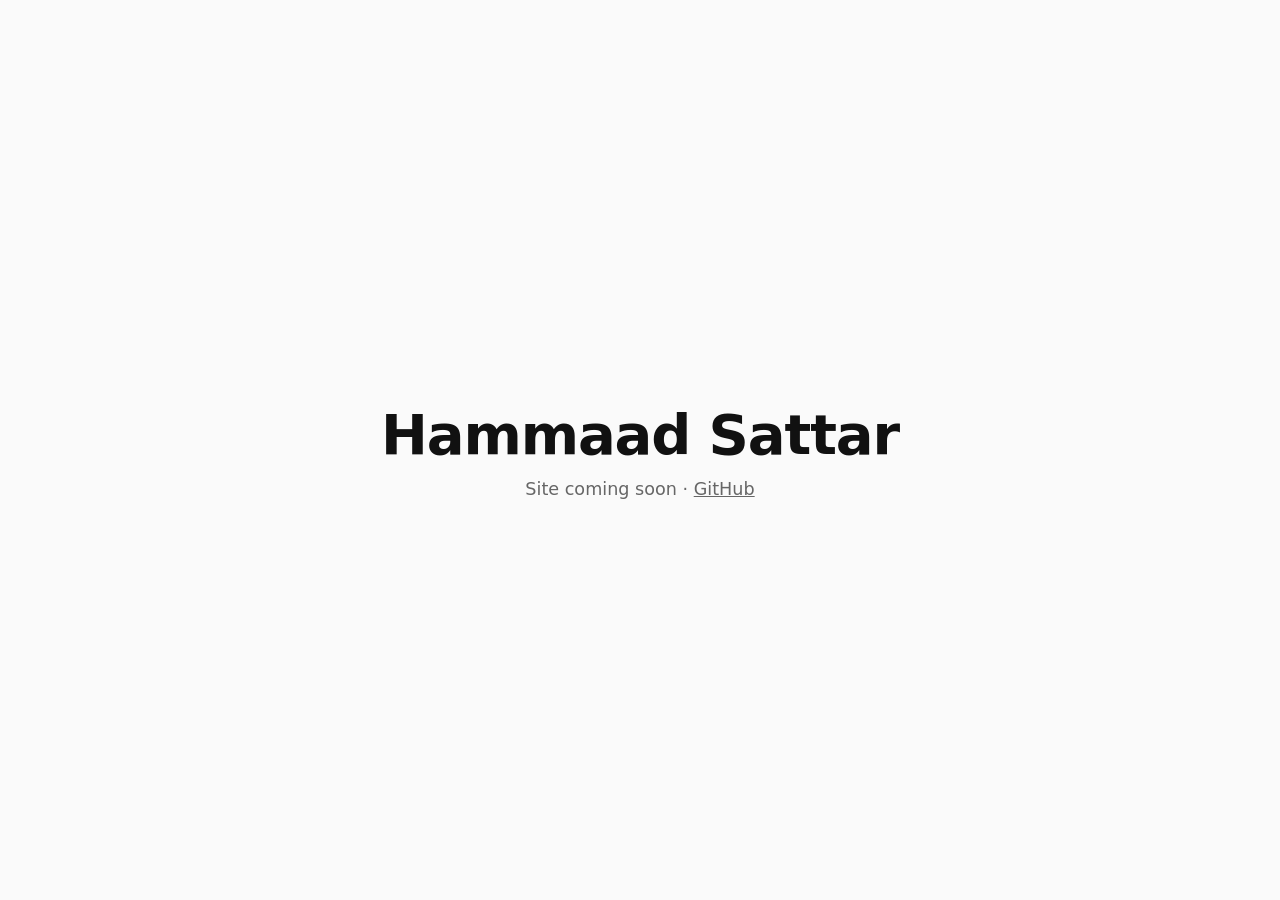
==== index.html @ 0096fac3 "Add landing page and CNAME for hammaadsattar.com Co-Authored-By: Claude Opus 5.5 <noreply@anthropic." ====
<!doctype html>
<html lang="en">
<head>
  <meta charset="utf-8">
  <meta name="viewport" content="width=device-width, initial-scale=1">
  <title>Hammaad Sattar</title>
  <style>
    :root { --bg: #fafafa; --fg: #111; --muted: #666; }
    @media (prefers-color-scheme: dark) { :root { --bg: #111; --fg: #f2f2f2; --muted: #999; } }
    * { box-sizing: border-box; margin: 0; }
    body {
      min-height: 100vh; display: grid; place-items: center; padding: 16px;
      background: var(--bg); color: var(--fg);
      font-family: system-ui, -apple-system, "Segoe UI", Roboto, sans-serif;
    }
    main { text-align: center; }
    h1 { font-size: clamp(2rem, 6vw, 3.5rem); letter-spacing: -0.02em; }
    p { margin-top: 12px; color: var(--muted); font-size: 1.1rem; }
    a { color: inherit; }
  </style>
</head>
<body>
  <main>
    <h1>Hammaad Sattar</h1>
    <p>Site coming soon · <a href="https://github.com/Hsattar123">GitHub</a></p>
  </main>
</body>
</html>
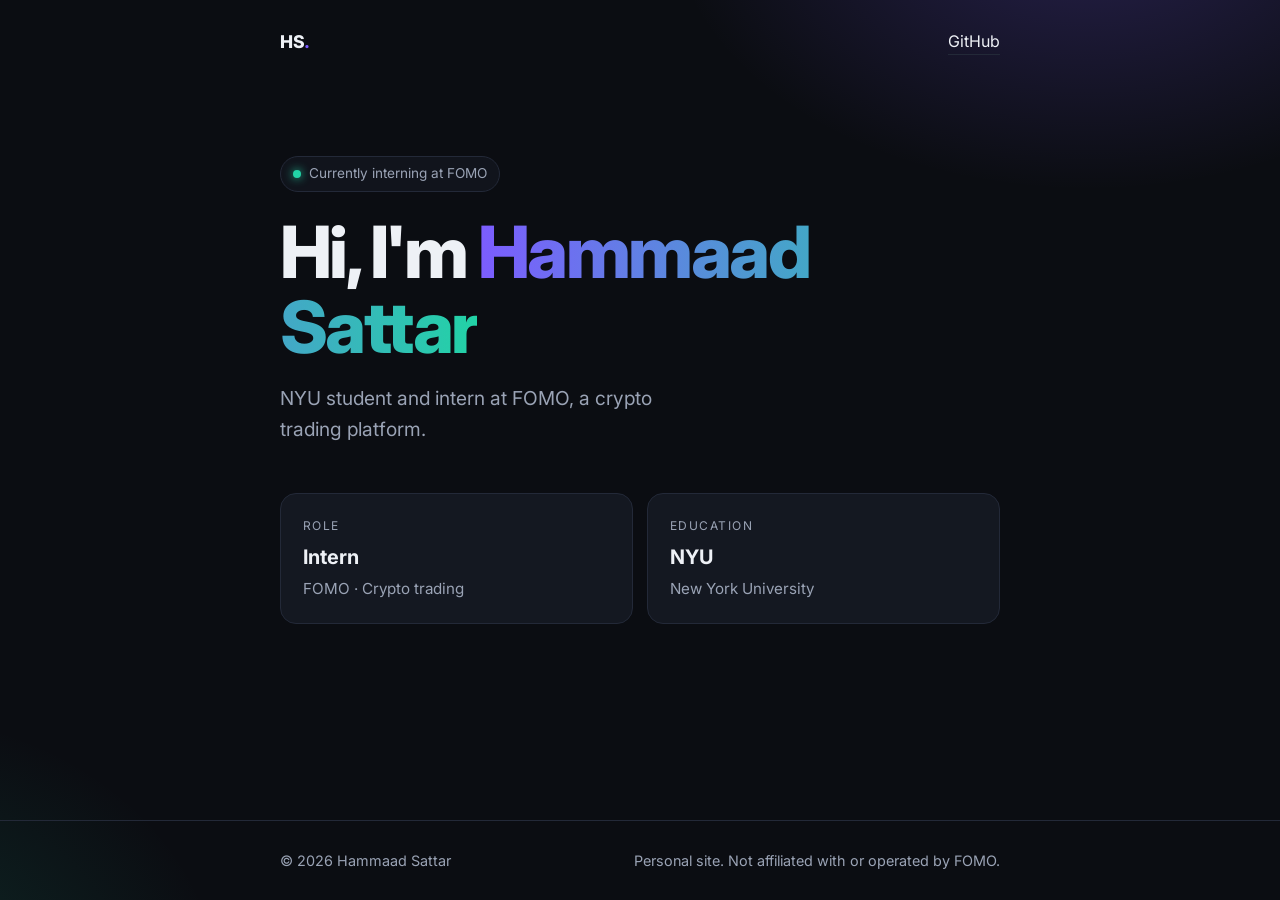
==== commit f0c9f111: "Build personal site: Hammaad Sattar, NYU, intern at FOMO Co-Authored-By: Claude Opus 5.5 <noreply@an" ====
--- a/index.html
+++ b/index.html
@@ -4,25 +4,109 @@
   <meta charset="utf-8">
   <meta name="viewport" content="width=device-width, initial-scale=1">
   <title>Hammaad Sattar</title>
+  <meta name="description" content="Hammaad Sattar — NYU student and intern at FOMO.">
+  <link rel="preconnect" href="https://fonts.googleapis.com">
+  <link rel="preconnect" href="https://fonts.gstatic.com" crossorigin>
+  <link href="https://fonts.googleapis.com/css2?family=Inter:wght@400;500;700;800&display=swap" rel="stylesheet">
   <style>
-    :root { --bg: #fafafa; --fg: #111; --muted: #666; }
-    @media (prefers-color-scheme: dark) { :root { --bg: #111; --fg: #f2f2f2; --muted: #999; } }
-    * { box-sizing: border-box; margin: 0; }
+    :root {
+      --bg: #0b0d12;
+      --card: #141821;
+      --border: #232938;
+      --fg: #eef1f6;
+      --muted: #9aa3b5;
+      --accent: #7c5cff;
+      --accent-2: #22d3a6;
+    }
+    * { box-sizing: border-box; margin: 0; padding: 0; }
+    html { scroll-behavior: smooth; }
     body {
-      min-height: 100vh; display: grid; place-items: center; padding: 16px;
-      background: var(--bg); color: var(--fg);
-      font-family: system-ui, -apple-system, "Segoe UI", Roboto, sans-serif;
+      min-height: 100vh;
+      background:
+        radial-gradient(600px 400px at 85% -10%, rgba(124, 92, 255, .25), transparent 70%),
+        radial-gradient(500px 400px at -10% 110%, rgba(34, 211, 166, .15), transparent 70%),
+        var(--bg);
+      color: var(--fg);
+      font-family: "Inter", system-ui, -apple-system, "Segoe UI", Roboto, sans-serif;
+      line-height: 1.6;
+      display: flex;
+      flex-direction: column;
     }
-    main { text-align: center; }
-    h1 { font-size: clamp(2rem, 6vw, 3.5rem); letter-spacing: -0.02em; }
-    p { margin-top: 12px; color: var(--muted); font-size: 1.1rem; }
-    a { color: inherit; }
+    .wrap { width: 100%; max-width: 760px; margin: 0 auto; padding: 0 20px; }
+
+    header { padding: 28px 0; }
+    header .wrap { display: flex; justify-content: space-between; align-items: center; }
+    .logo { font-weight: 800; letter-spacing: -0.02em; font-size: 1.1rem; }
+    .logo span { color: var(--accent); }
+
+    .hero { padding: 72px 0 48px; }
+    .badge {
+      display: inline-flex; align-items: center; gap: 8px;
+      padding: 6px 12px; border: 1px solid var(--border); border-radius: 999px;
+      background: rgba(20, 24, 33, .7); color: var(--muted); font-size: .85rem;
+    }
+    .dot { width: 8px; height: 8px; border-radius: 50%; background: var(--accent-2); box-shadow: 0 0 10px var(--accent-2); }
+    h1 {
+      margin-top: 22px;
+      font-size: clamp(2.6rem, 9vw, 4.5rem);
+      font-weight: 800; letter-spacing: -0.035em; line-height: 1.05;
+    }
+    .grad {
+      background: linear-gradient(90deg, var(--accent), var(--accent-2));
+      -webkit-background-clip: text; background-clip: text; color: transparent;
+    }
+    .lead { margin-top: 18px; font-size: 1.2rem; color: var(--muted); max-width: 34ch; }
+
+    .cards { display: grid; grid-template-columns: repeat(auto-fit, minmax(220px, 1fr)); gap: 14px; padding-bottom: 72px; }
+    .card {
+      background: var(--card); border: 1px solid var(--border); border-radius: 16px; padding: 22px;
+      transition: transform .2s ease, border-color .2s ease;
+    }
+    .card:hover { transform: translateY(-3px); border-color: var(--accent); }
+    .label { font-size: .75rem; text-transform: uppercase; letter-spacing: .12em; color: var(--muted); }
+    .value { margin-top: 6px; font-size: 1.25rem; font-weight: 700; }
+    .sub { margin-top: 4px; color: var(--muted); font-size: .95rem; }
+
+    footer { margin-top: auto; padding: 28px 0; border-top: 1px solid var(--border); color: var(--muted); font-size: .9rem; }
+    footer .wrap { display: flex; justify-content: space-between; flex-wrap: wrap; gap: 12px; }
+    a { color: var(--fg); text-decoration: none; border-bottom: 1px solid var(--border); }
+    a:hover { border-color: var(--accent); }
   </style>
 </head>
 <body>
-  <main>
-    <h1>Hammaad Sattar</h1>
-    <p>Site coming soon · <a href="https://github.com/Hsattar123">GitHub</a></p>
+  <header>
+    <div class="wrap">
+      <div class="logo">HS<span>.</span></div>
+      <a href="https://github.com/Hsattar123">GitHub</a>
+    </div>
+  </header>
+
+  <main class="wrap">
+    <section class="hero">
+      <div class="badge"><span class="dot"></span> Currently interning at FOMO</div>
+      <h1>Hi, I'm <span class="grad">Hammaad Sattar</span></h1>
+      <p class="lead">NYU student and intern at FOMO, a crypto trading platform.</p>
+    </section>
+
+    <section class="cards">
+      <div class="card">
+        <div class="label">Role</div>
+        <div class="value">Intern</div>
+        <div class="sub">FOMO · Crypto trading</div>
+      </div>
+      <div class="card">
+        <div class="label">Education</div>
+        <div class="value">NYU</div>
+        <div class="sub">New York University</div>
+      </div>
+    </section>
   </main>
+
+  <footer>
+    <div class="wrap">
+      <span>© 2026 Hammaad Sattar</span>
+      <span>Personal site. Not affiliated with or operated by FOMO.</span>
+    </div>
+  </footer>
 </body>
 </html>
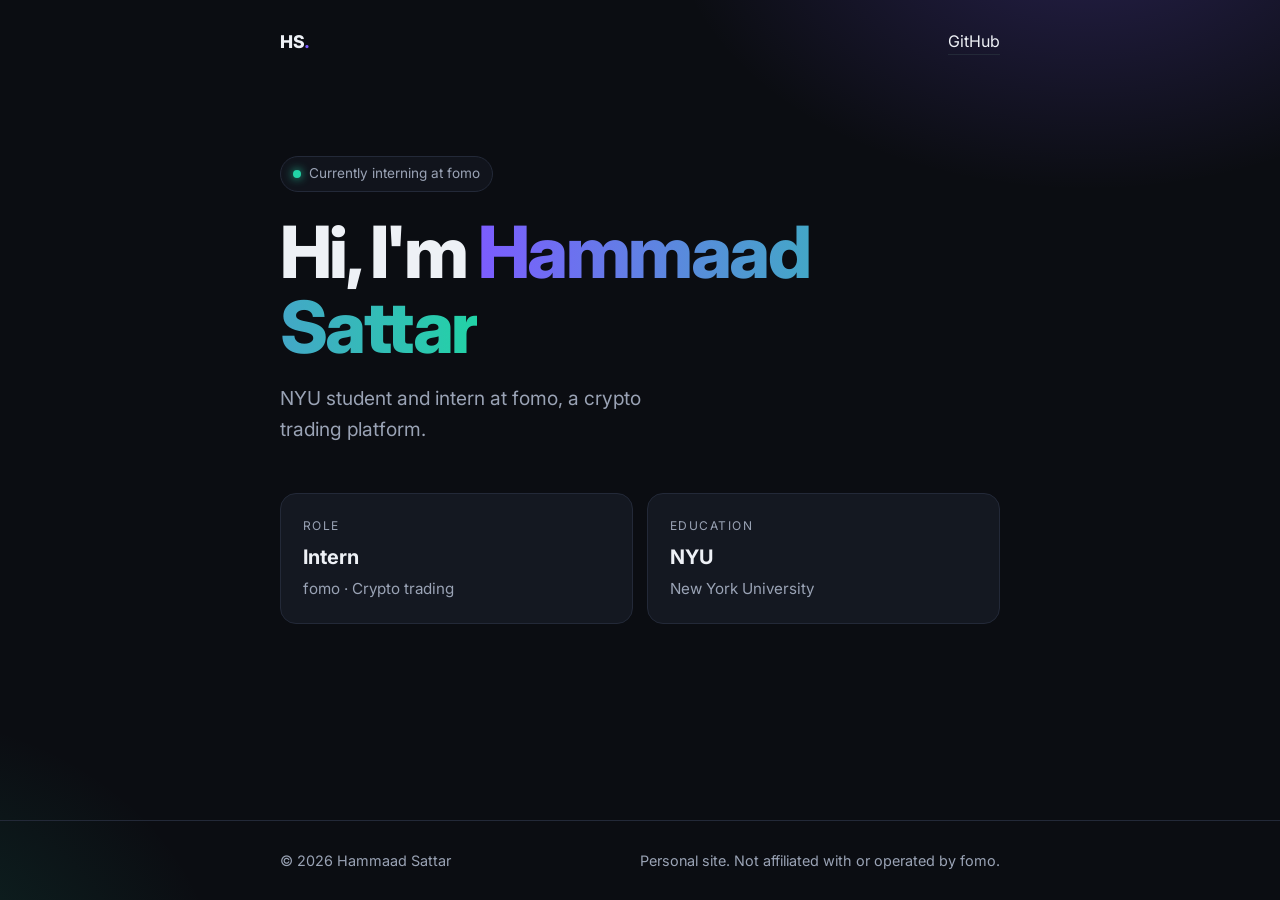
==== commit 51612f8d: "Use lowercase fomo on the personal site Co-Authored-By: Claude Opus 5.5 <noreply@anthropic.com> Clau" ====
--- a/index.html
+++ b/index.html
@@ -4,7 +4,7 @@
   <meta charset="utf-8">
   <meta name="viewport" content="width=device-width, initial-scale=1">
   <title>Hammaad Sattar</title>
-  <meta name="description" content="Hammaad Sattar — NYU student and intern at FOMO.">
+  <meta name="description" content="Hammaad Sattar — NYU student and intern at fomo.">
   <link rel="preconnect" href="https://fonts.googleapis.com">
   <link rel="preconnect" href="https://fonts.gstatic.com" crossorigin>
   <link href="https://fonts.googleapis.com/css2?family=Inter:wght@400;500;700;800&display=swap" rel="stylesheet">
@@ -83,16 +83,16 @@
 
   <main class="wrap">
     <section class="hero">
-      <div class="badge"><span class="dot"></span> Currently interning at FOMO</div>
+      <div class="badge"><span class="dot"></span> Currently interning at fomo</div>
       <h1>Hi, I'm <span class="grad">Hammaad Sattar</span></h1>
-      <p class="lead">NYU student and intern at FOMO, a crypto trading platform.</p>
+      <p class="lead">NYU student and intern at fomo, a crypto trading platform.</p>
     </section>
 
     <section class="cards">
       <div class="card">
         <div class="label">Role</div>
         <div class="value">Intern</div>
-        <div class="sub">FOMO · Crypto trading</div>
+        <div class="sub">fomo · Crypto trading</div>
       </div>
       <div class="card">
         <div class="label">Education</div>
@@ -105,7 +105,7 @@
   <footer>
     <div class="wrap">
       <span>© 2026 Hammaad Sattar</span>
-      <span>Personal site. Not affiliated with or operated by FOMO.</span>
+      <span>Personal site. Not affiliated with or operated by fomo.</span>
     </div>
   </footer>
 </body>
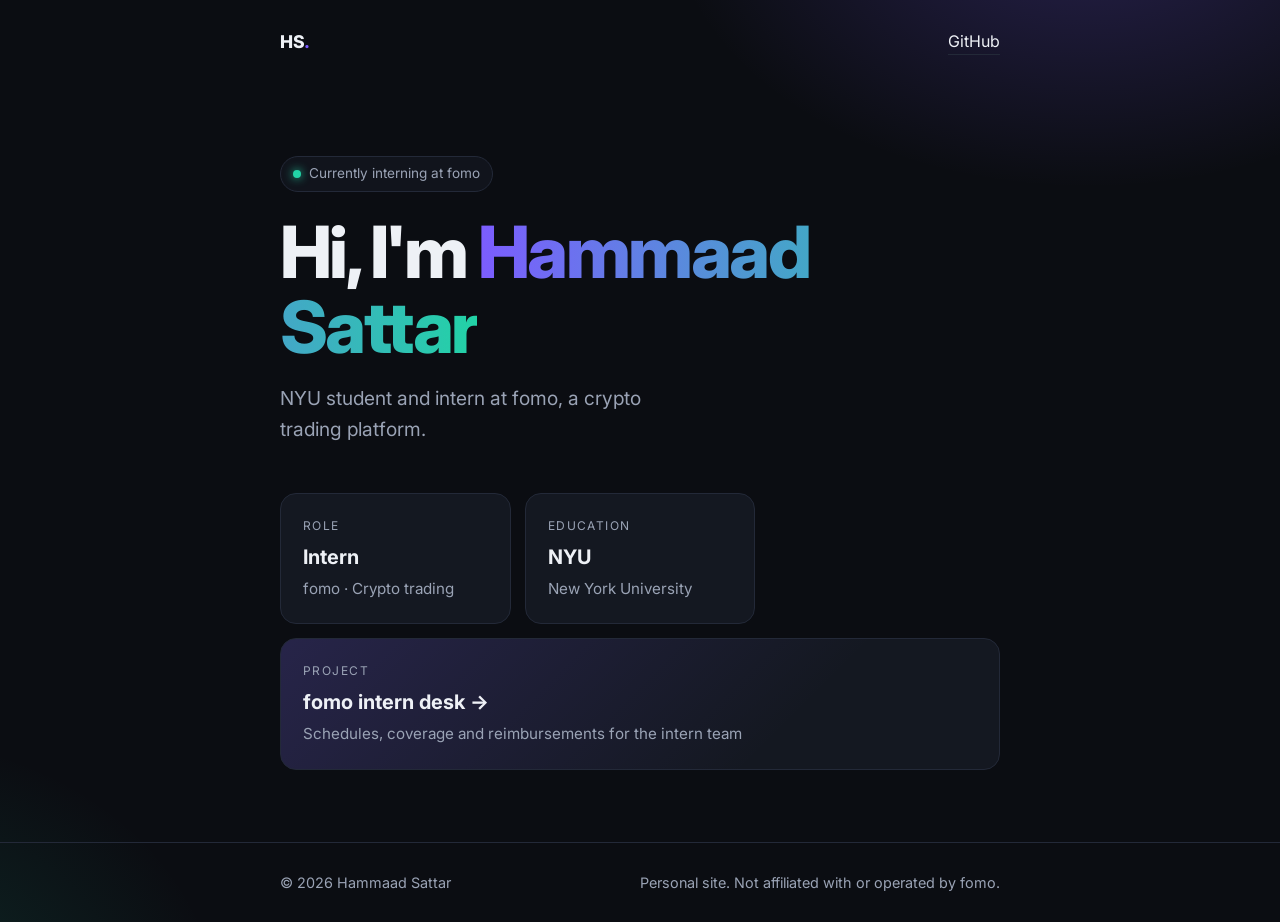
==== commit bf73355f: "Turn /dash into a showcase of the fomo intern desk and link it from the homepage Co-Authored-By: Cla" ====
--- a/index.html
+++ b/index.html
@@ -63,6 +63,8 @@
       transition: transform .2s ease, border-color .2s ease;
     }
     .card:hover { transform: translateY(-3px); border-color: var(--accent); }
+    a.card { color: inherit; text-decoration: none; border-bottom: 1px solid var(--border); }
+    .card.project { grid-column: 1 / -1; background: linear-gradient(135deg, rgba(124, 92, 255, .18), transparent 70%), var(--card); }
     .label { font-size: .75rem; text-transform: uppercase; letter-spacing: .12em; color: var(--muted); }
     .value { margin-top: 6px; font-size: 1.25rem; font-weight: 700; }
     .sub { margin-top: 4px; color: var(--muted); font-size: .95rem; }
@@ -99,6 +101,11 @@
         <div class="value">NYU</div>
         <div class="sub">New York University</div>
       </div>
+      <a class="card project" href="/dash/">
+        <div class="label">Project</div>
+        <div class="value">fomo intern desk →</div>
+        <div class="sub">Schedules, coverage and reimbursements for the intern team</div>
+      </a>
     </section>
   </main>
 
